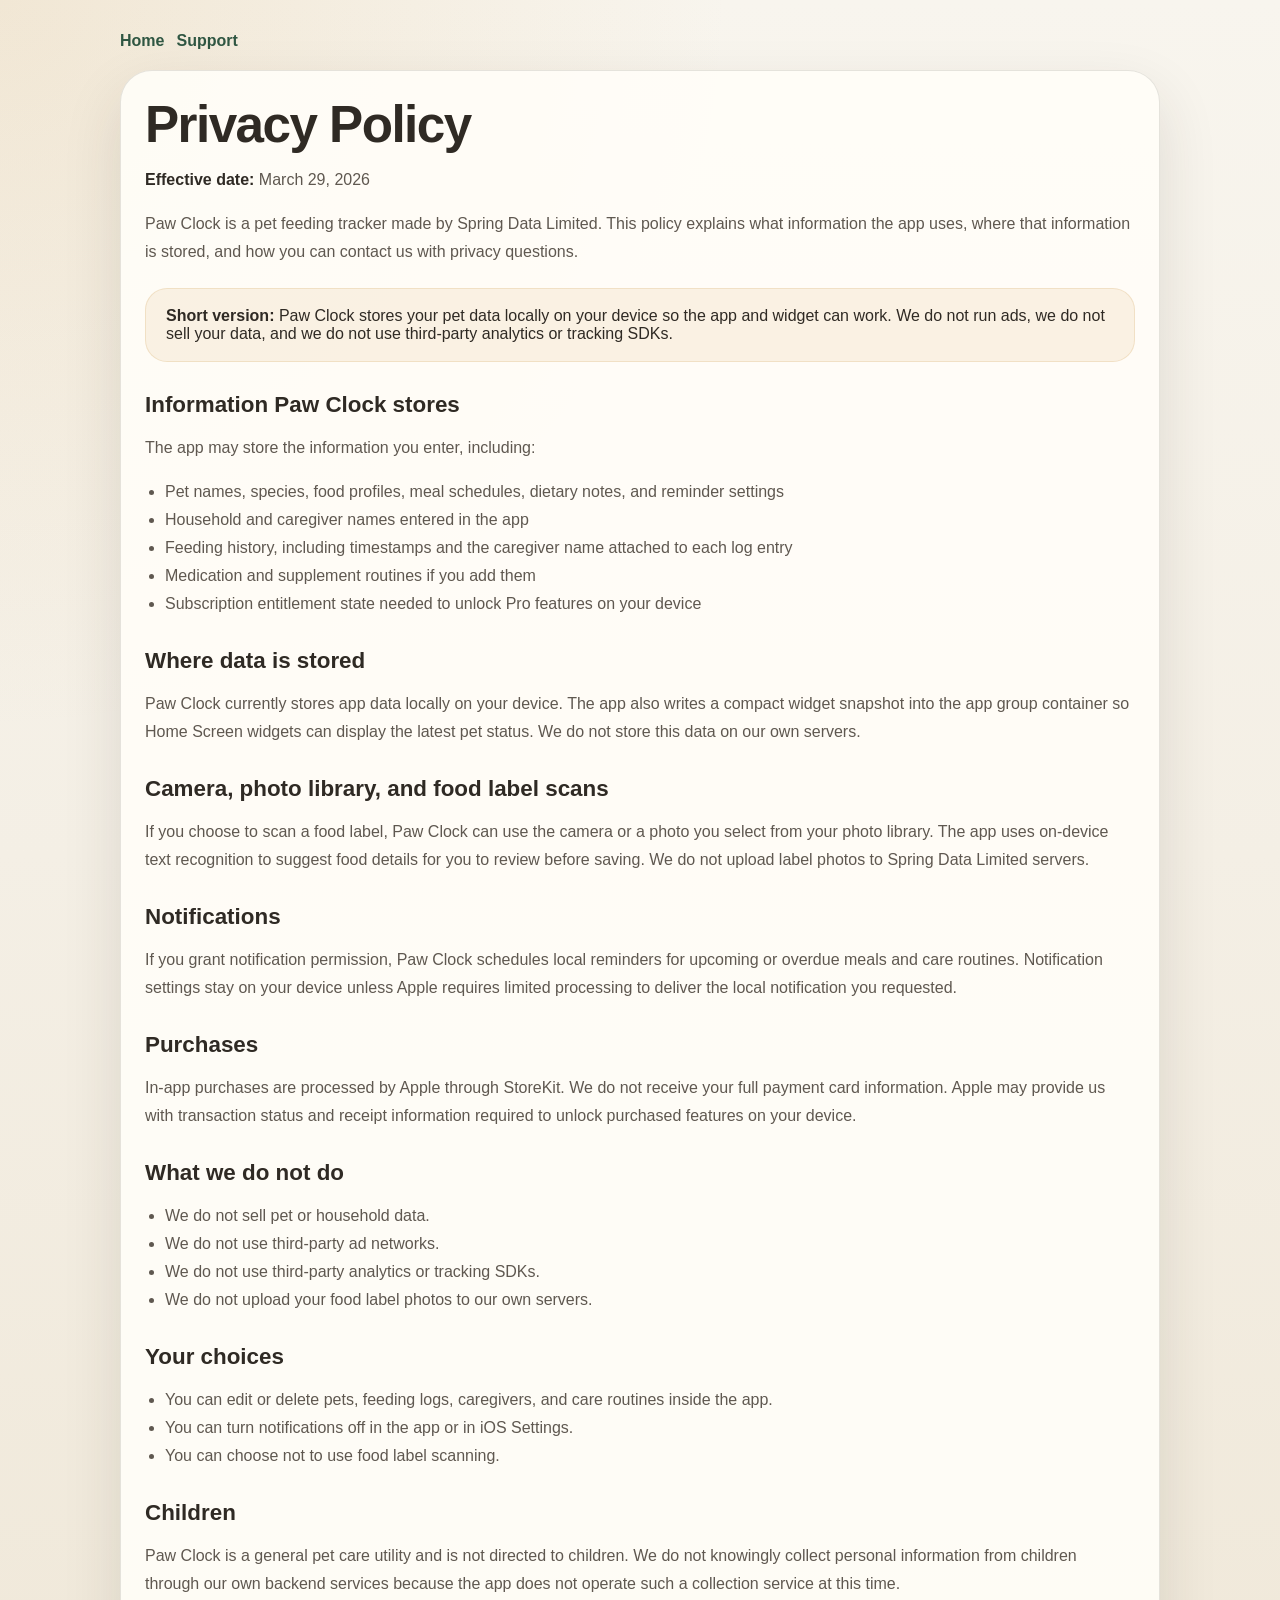
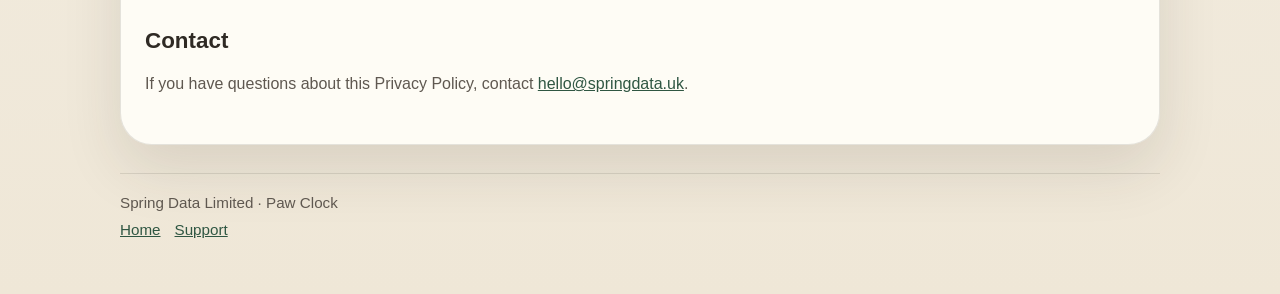
==== privacy.html @ 5532ee1e "Create Paw Clock public review pages" ====
<!doctype html>
<html lang="en">
<head>
  <meta charset="utf-8">
  <meta name="viewport" content="width=device-width, initial-scale=1">
  <title>Paw Clock Privacy Policy</title>
  <meta name="description" content="Privacy Policy for Paw Clock.">
  <link rel="stylesheet" href="styles.css">
</head>
<body>
  <main class="shell">
    <nav class="page-nav">
      <a href="index.html">Home</a>
      <a href="support.html">Support</a>
    </nav>

    <article class="article">
      <h1>Privacy Policy</h1>
      <p><strong>Effective date:</strong> March 29, 2026</p>
      <p>
        Paw Clock is a pet feeding tracker made by Spring Data Limited. This policy explains what
        information the app uses, where that information is stored, and how you can contact us with
        privacy questions.
      </p>

      <div class="legal">
        <strong>Short version:</strong> Paw Clock stores your pet data locally on your device so the app
        and widget can work. We do not run ads, we do not sell your data, and we do not use
        third-party analytics or tracking SDKs.
      </div>

      <h2>Information Paw Clock stores</h2>
      <p>The app may store the information you enter, including:</p>
      <ul>
        <li>Pet names, species, food profiles, meal schedules, dietary notes, and reminder settings</li>
        <li>Household and caregiver names entered in the app</li>
        <li>Feeding history, including timestamps and the caregiver name attached to each log entry</li>
        <li>Medication and supplement routines if you add them</li>
        <li>Subscription entitlement state needed to unlock Pro features on your device</li>
      </ul>

      <h2>Where data is stored</h2>
      <p>
        Paw Clock currently stores app data locally on your device. The app also writes a compact
        widget snapshot into the app group container so Home Screen widgets can display the latest
        pet status. We do not store this data on our own servers.
      </p>

      <h2>Camera, photo library, and food label scans</h2>
      <p>
        If you choose to scan a food label, Paw Clock can use the camera or a photo you select from
        your photo library. The app uses on-device text recognition to suggest food details for you
        to review before saving. We do not upload label photos to Spring Data Limited servers.
      </p>

      <h2>Notifications</h2>
      <p>
        If you grant notification permission, Paw Clock schedules local reminders for upcoming or
        overdue meals and care routines. Notification settings stay on your device unless Apple
        requires limited processing to deliver the local notification you requested.
      </p>

      <h2>Purchases</h2>
      <p>
        In-app purchases are processed by Apple through StoreKit. We do not receive your full payment
        card information. Apple may provide us with transaction status and receipt information required
        to unlock purchased features on your device.
      </p>

      <h2>What we do not do</h2>
      <ul>
        <li>We do not sell pet or household data.</li>
        <li>We do not use third-party ad networks.</li>
        <li>We do not use third-party analytics or tracking SDKs.</li>
        <li>We do not upload your food label photos to our own servers.</li>
      </ul>

      <h2>Your choices</h2>
      <ul>
        <li>You can edit or delete pets, feeding logs, caregivers, and care routines inside the app.</li>
        <li>You can turn notifications off in the app or in iOS Settings.</li>
        <li>You can choose not to use food label scanning.</li>
      </ul>

      <h2>Children</h2>
      <p>
        Paw Clock is a general pet care utility and is not directed to children. We do not knowingly
        collect personal information from children through our own backend services because the app
        does not operate such a collection service at this time.
      </p>

      <h2>Contact</h2>
      <p>
        If you have questions about this Privacy Policy, contact
        <a href="mailto:hello@springdata.uk">hello@springdata.uk</a>.
      </p>
    </article>

    <footer class="footer">
      <div>Spring Data Limited · Paw Clock</div>
      <div class="footer-links">
        <a href="index.html">Home</a>
        <a href="support.html">Support</a>
      </div>
    </footer>
  </main>
</body>
</html>
---- styles.css ----
:root {
  --cream: #f7f1e6;
  --paper: #fffdf8;
  --moss: #3f6f56;
  --moss-strong: #2f5642;
  --bark: #2f2a24;
  --bark-soft: #5f5850;
  --honey: #c8923b;
  --line: rgba(47, 42, 36, 0.12);
  --shadow: 0 24px 60px rgba(47, 42, 36, 0.12);
}

* {
  box-sizing: border-box;
}

html {
  scroll-behavior: smooth;
}

body {
  margin: 0;
  font-family: "Avenir Next", "SF Pro Display", "Segoe UI", sans-serif;
  color: var(--bark);
  background:
    radial-gradient(circle at top left, rgba(200, 146, 59, 0.14), transparent 32%),
    linear-gradient(180deg, #f8f5ee 0%, #f4efe5 45%, #efe7d7 100%);
}

a {
  color: var(--moss-strong);
}

.shell {
  width: min(100%, 1080px);
  margin: 0 auto;
  padding: 32px 20px 56px;
}

.hero {
  position: relative;
  overflow: hidden;
  border: 1px solid var(--line);
  border-radius: 32px;
  background:
    linear-gradient(135deg, rgba(63, 111, 86, 0.98), rgba(47, 86, 66, 0.94)),
    linear-gradient(180deg, rgba(255, 255, 255, 0.08), transparent);
  color: white;
  box-shadow: var(--shadow);
  padding: 36px 28px;
}

.hero::after {
  content: "";
  position: absolute;
  right: -56px;
  top: -56px;
  width: 200px;
  height: 200px;
  border-radius: 999px;
  background: rgba(200, 146, 59, 0.18);
}

.hero-kicker {
  display: inline-flex;
  align-items: center;
  gap: 10px;
  padding: 8px 14px;
  border-radius: 999px;
  background: rgba(255, 255, 255, 0.12);
  font-size: 14px;
  letter-spacing: 0.02em;
}

.hero h1 {
  margin: 18px 0 12px;
  font-size: clamp(2.5rem, 5vw, 4.5rem);
  line-height: 0.96;
  letter-spacing: -0.03em;
}

.hero p {
  max-width: 56rem;
  margin: 0;
  font-size: 1.06rem;
  line-height: 1.7;
  color: rgba(255, 255, 255, 0.88);
}

.hero-links {
  display: flex;
  flex-wrap: wrap;
  gap: 14px;
  margin-top: 26px;
}

.button {
  display: inline-flex;
  align-items: center;
  justify-content: center;
  gap: 10px;
  min-height: 48px;
  padding: 12px 18px;
  border: 1px solid transparent;
  border-radius: 999px;
  text-decoration: none;
  font-weight: 700;
}

.button-primary {
  background: var(--paper);
  color: var(--moss-strong);
}

.button-secondary {
  border-color: rgba(255, 255, 255, 0.18);
  background: rgba(255, 255, 255, 0.06);
  color: white;
}

.grid {
  display: grid;
  gap: 18px;
  margin-top: 24px;
}

.grid.two-up {
  grid-template-columns: repeat(2, minmax(0, 1fr));
}

.card {
  border: 1px solid var(--line);
  border-radius: 28px;
  background: rgba(255, 253, 248, 0.88);
  box-shadow: var(--shadow);
  padding: 24px 22px;
  backdrop-filter: blur(16px);
}

.card h2,
.card h3 {
  margin: 0 0 12px;
  font-size: 1.35rem;
  line-height: 1.2;
}

.card p,
.card li {
  color: var(--bark-soft);
  line-height: 1.7;
}

.meta {
  display: flex;
  flex-wrap: wrap;
  gap: 10px;
  margin-top: 10px;
}

.pill {
  display: inline-flex;
  align-items: center;
  padding: 7px 12px;
  border-radius: 999px;
  background: rgba(63, 111, 86, 0.08);
  color: var(--moss-strong);
  font-weight: 600;
  font-size: 0.94rem;
}

.section-title {
  margin: 34px 0 12px;
  font-size: 2rem;
  letter-spacing: -0.03em;
}

.section-copy {
  margin: 0;
  max-width: 54rem;
  color: var(--bark-soft);
  line-height: 1.75;
}

.faq {
  display: grid;
  gap: 16px;
}

.faq-item {
  border-top: 1px solid var(--line);
  padding-top: 16px;
}

.faq-item:first-child {
  border-top: 0;
  padding-top: 0;
}

.faq-item h3 {
  margin-bottom: 6px;
}

.legal {
  margin-top: 22px;
  padding: 18px 20px;
  border-radius: 22px;
  background: rgba(200, 146, 59, 0.1);
  border: 1px solid rgba(200, 146, 59, 0.18);
}

.footer {
  margin-top: 28px;
  padding-top: 20px;
  border-top: 1px solid var(--line);
  color: var(--bark-soft);
  font-size: 0.95rem;
}

.footer-links {
  display: flex;
  flex-wrap: wrap;
  gap: 14px;
  margin-top: 10px;
}

.page-nav {
  display: flex;
  flex-wrap: wrap;
  gap: 12px;
  margin-bottom: 20px;
}

.page-nav a {
  text-decoration: none;
  font-weight: 700;
}

.article {
  border: 1px solid var(--line);
  border-radius: 32px;
  background: rgba(255, 253, 248, 0.92);
  box-shadow: var(--shadow);
  padding: 28px 24px 30px;
}

.article h1 {
  margin: 0 0 10px;
  font-size: clamp(2rem, 4vw, 3.4rem);
  line-height: 1;
  letter-spacing: -0.03em;
}

.article h2 {
  margin-top: 30px;
  margin-bottom: 12px;
  font-size: 1.4rem;
}

.article p,
.article li {
  line-height: 1.75;
  color: var(--bark-soft);
}

.article ul {
  padding-left: 20px;
}

.article strong {
  color: var(--bark);
}

@media (max-width: 760px) {
  .shell {
    padding: 20px 16px 44px;
  }

  .hero,
  .article,
  .card {
    border-radius: 24px;
  }

  .grid.two-up {
    grid-template-columns: 1fr;
  }

  .hero {
    padding: 28px 20px;
  }
}
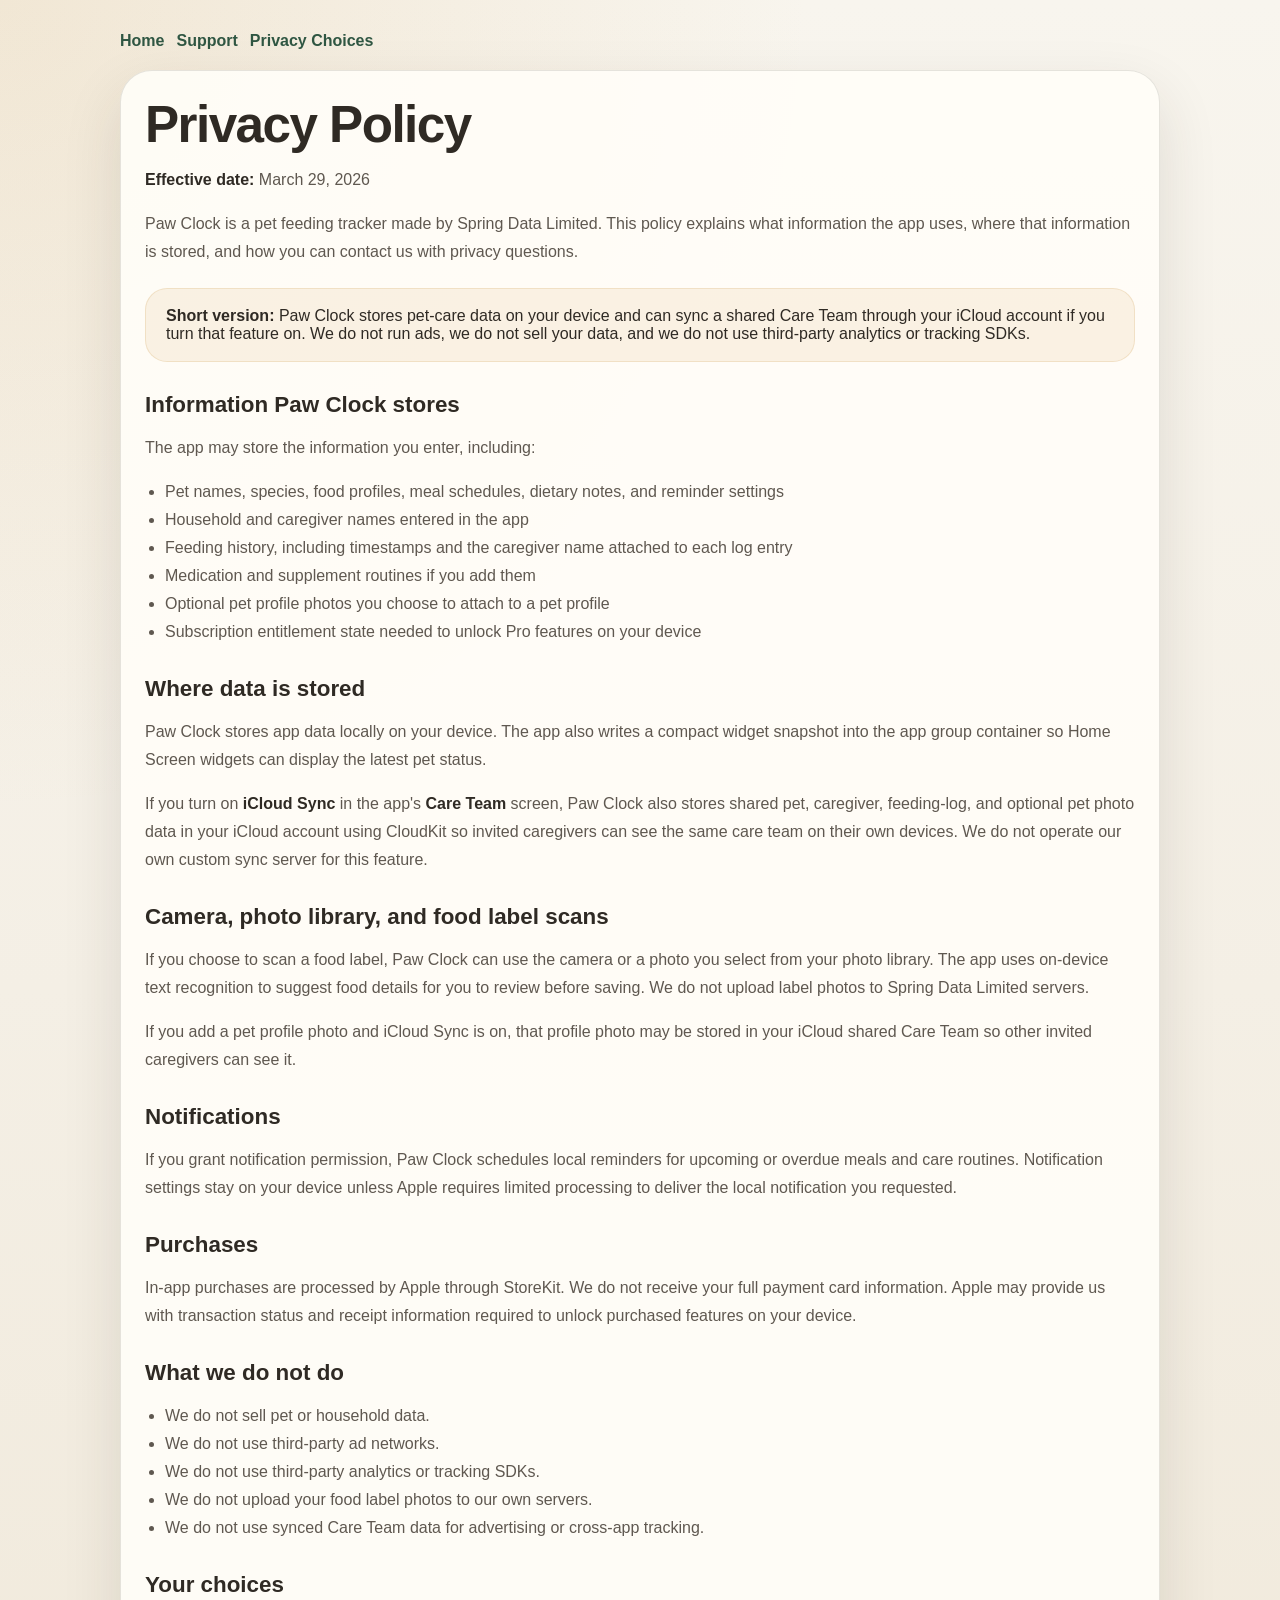
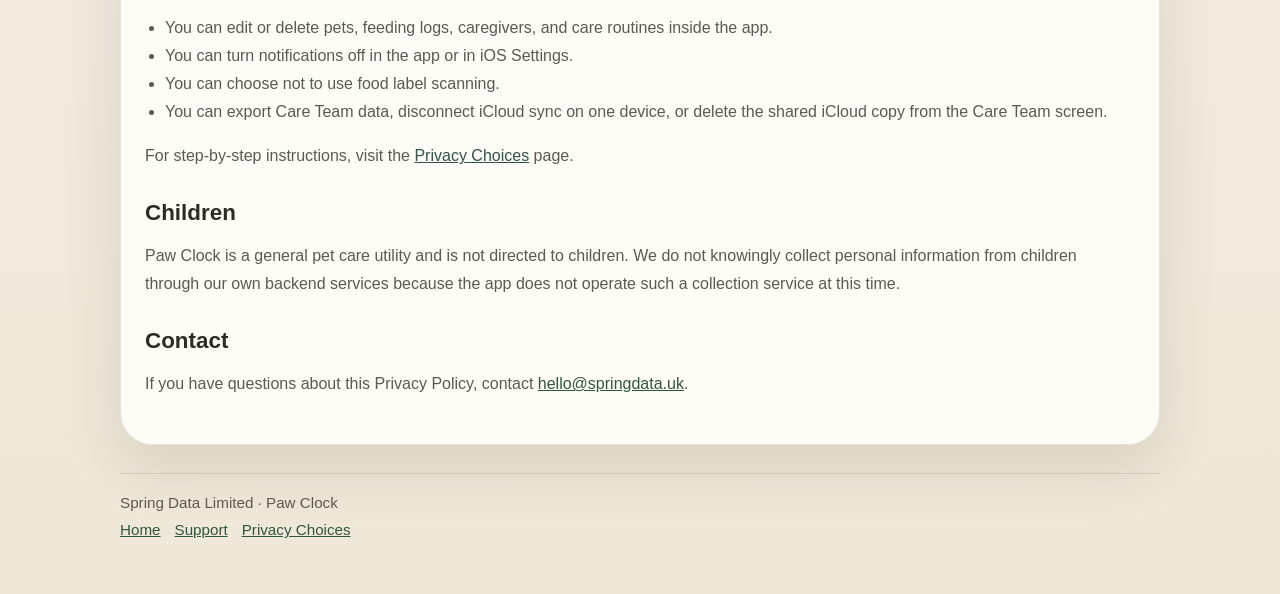
==== commit 52046cb5: "Update privacy pages for iCloud sync" ====
--- a/privacy.html
+++ b/privacy.html
@@ -12,6 +12,7 @@
     <nav class="page-nav">
       <a href="index.html">Home</a>
       <a href="support.html">Support</a>
+      <a href="data-choices.html">Privacy Choices</a>
     </nav>
 
     <article class="article">
@@ -24,9 +25,9 @@
       </p>
 
       <div class="legal">
-        <strong>Short version:</strong> Paw Clock stores your pet data locally on your device so the app
-        and widget can work. We do not run ads, we do not sell your data, and we do not use
-        third-party analytics or tracking SDKs.
+        <strong>Short version:</strong> Paw Clock stores pet-care data on your device and can sync a
+        shared Care Team through your iCloud account if you turn that feature on. We do not run ads,
+        we do not sell your data, and we do not use third-party analytics or tracking SDKs.
       </div>
 
       <h2>Information Paw Clock stores</h2>
@@ -36,14 +37,21 @@
         <li>Household and caregiver names entered in the app</li>
         <li>Feeding history, including timestamps and the caregiver name attached to each log entry</li>
         <li>Medication and supplement routines if you add them</li>
+        <li>Optional pet profile photos you choose to attach to a pet profile</li>
         <li>Subscription entitlement state needed to unlock Pro features on your device</li>
       </ul>
 
       <h2>Where data is stored</h2>
       <p>
-        Paw Clock currently stores app data locally on your device. The app also writes a compact
-        widget snapshot into the app group container so Home Screen widgets can display the latest
-        pet status. We do not store this data on our own servers.
+        Paw Clock stores app data locally on your device. The app also writes a compact widget
+        snapshot into the app group container so Home Screen widgets can display the latest pet
+        status.
+      </p>
+      <p>
+        If you turn on <strong>iCloud Sync</strong> in the app's <strong>Care Team</strong> screen,
+        Paw Clock also stores shared pet, caregiver, feeding-log, and optional pet photo data in
+        your iCloud account using CloudKit so invited caregivers can see the same care team on their
+        own devices. We do not operate our own custom sync server for this feature.
       </p>
 
       <h2>Camera, photo library, and food label scans</h2>
@@ -51,6 +59,10 @@
         If you choose to scan a food label, Paw Clock can use the camera or a photo you select from
         your photo library. The app uses on-device text recognition to suggest food details for you
         to review before saving. We do not upload label photos to Spring Data Limited servers.
+      </p>
+      <p>
+        If you add a pet profile photo and iCloud Sync is on, that profile photo may be stored in
+        your iCloud shared Care Team so other invited caregivers can see it.
       </p>
 
       <h2>Notifications</h2>
@@ -73,6 +85,7 @@
         <li>We do not use third-party ad networks.</li>
         <li>We do not use third-party analytics or tracking SDKs.</li>
         <li>We do not upload your food label photos to our own servers.</li>
+        <li>We do not use synced Care Team data for advertising or cross-app tracking.</li>
       </ul>
 
       <h2>Your choices</h2>
@@ -80,7 +93,13 @@
         <li>You can edit or delete pets, feeding logs, caregivers, and care routines inside the app.</li>
         <li>You can turn notifications off in the app or in iOS Settings.</li>
         <li>You can choose not to use food label scanning.</li>
+        <li>You can export Care Team data, disconnect iCloud sync on one device, or delete the shared iCloud copy from the Care Team screen.</li>
       </ul>
+
+      <p>
+        For step-by-step instructions, visit the
+        <a href="data-choices.html">Privacy Choices</a> page.
+      </p>
 
       <h2>Children</h2>
       <p>
@@ -101,6 +120,7 @@
       <div class="footer-links">
         <a href="index.html">Home</a>
         <a href="support.html">Support</a>
+        <a href="data-choices.html">Privacy Choices</a>
       </div>
     </footer>
   </main>
